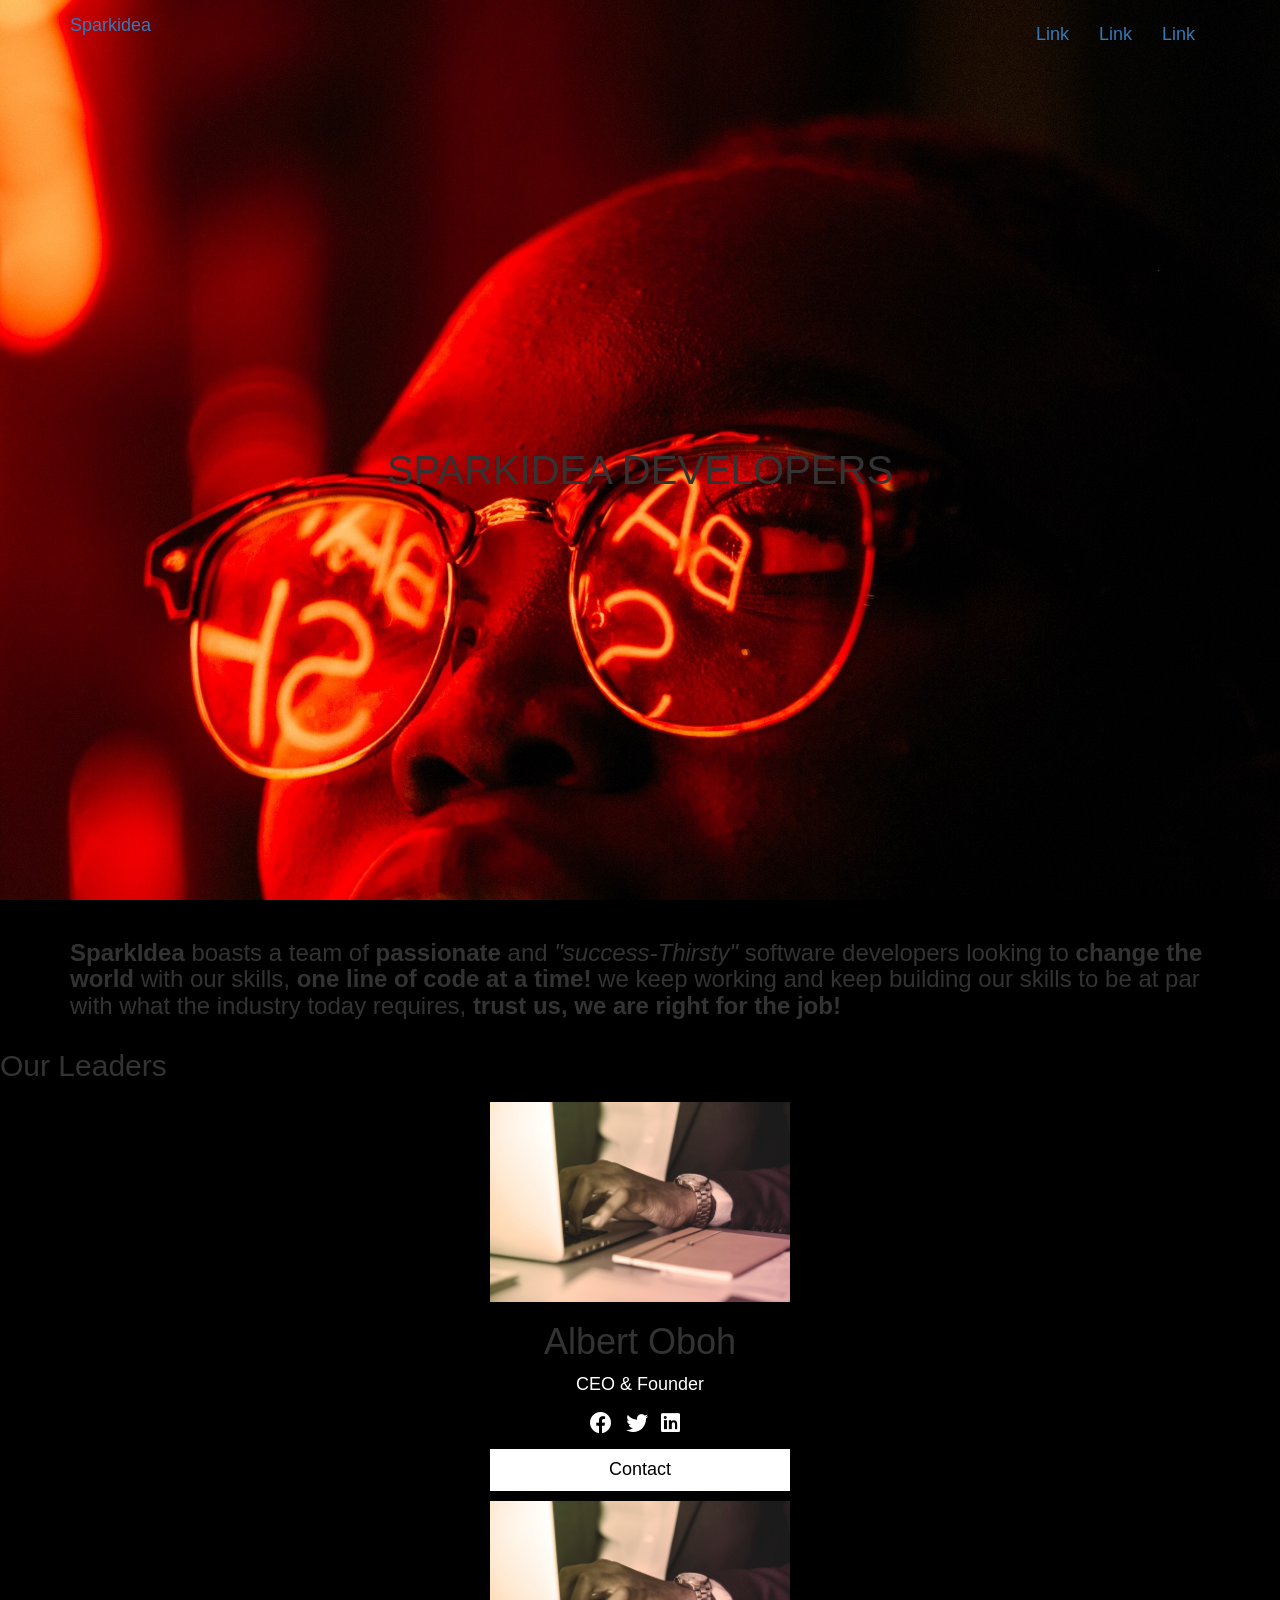
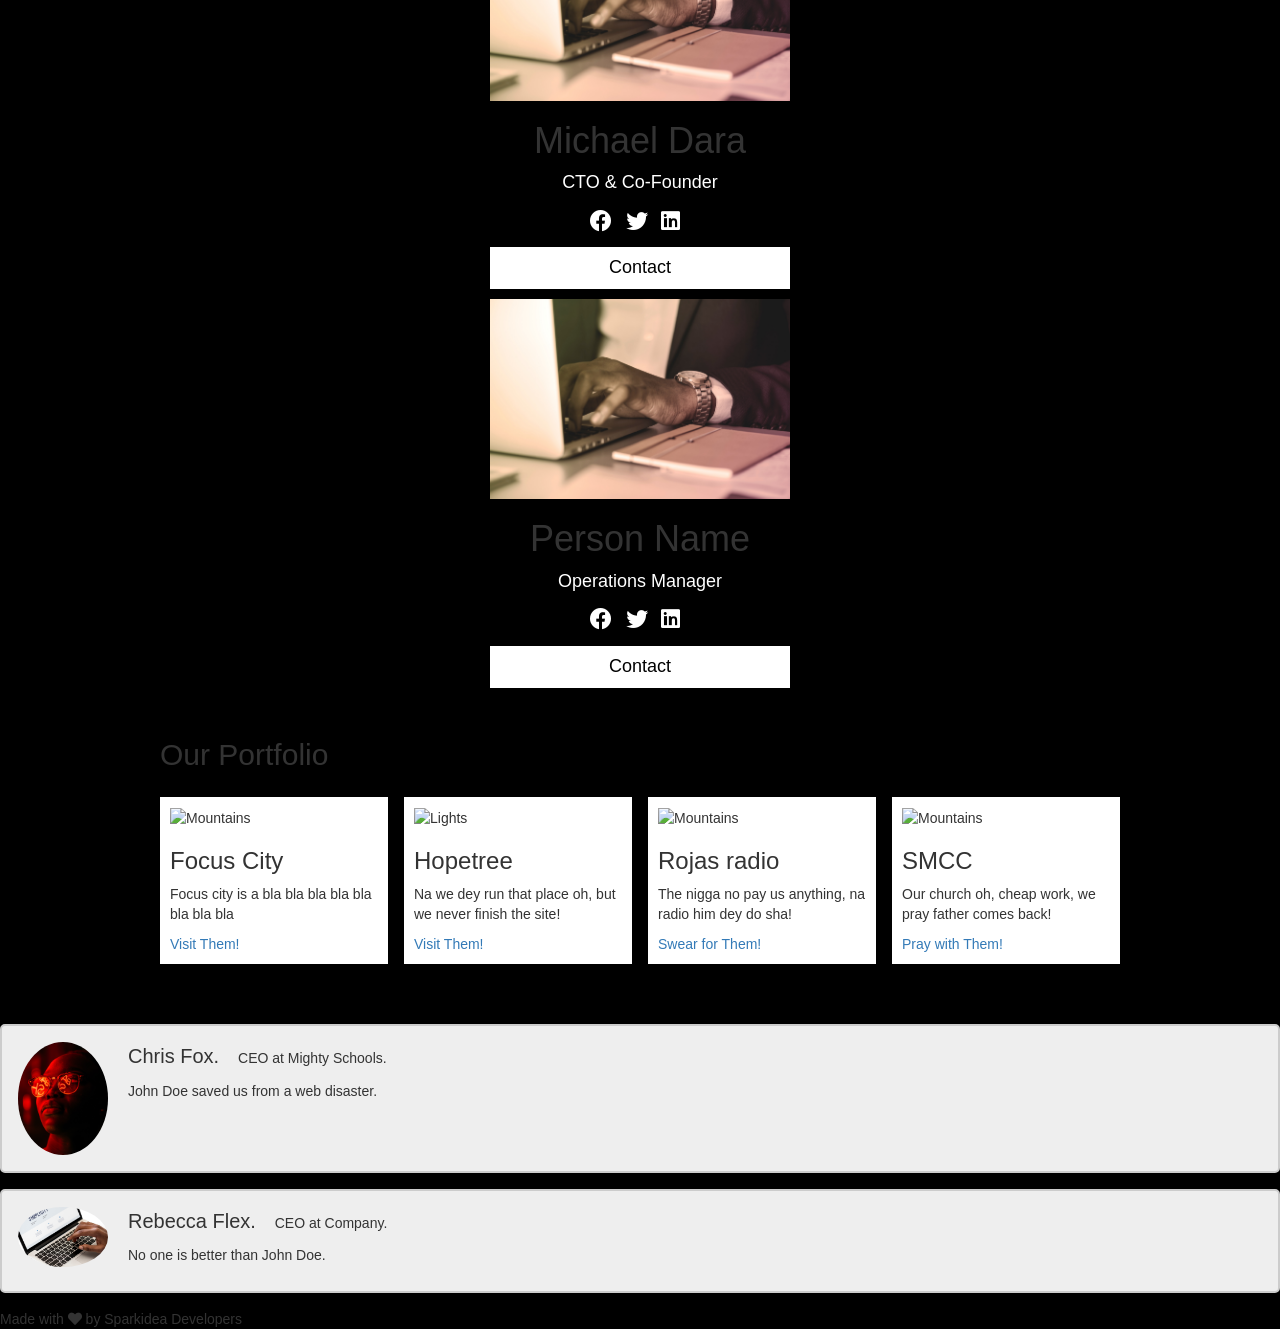
==== index.html @ d4c6a9df "second commit" ====
<!DOCTYPE html>
<html>

    <head>
        <link rel="stylesheet" href="https://maxcdn.bootstrapcdn.com/bootstrap/3.3.7/css/bootstrap.min.css" integrity="sha384-BVYiiSIFeK1dGmJRAkycuHAHRg32OmUcww7on3RYdg4Va+PmSTsz/K68vbdEjh4u"
            crossorigin="anonymous">
        <link rel="stylesheet" href="https://use.fontawesome.com/releases/v5.3.1/css/all.css" integrity="sha384-mzrmE5qonljUremFsqc01SB46JvROS7bZs3IO2EmfFsd15uHvIt+Y8vEf7N7fWAU"
            crossorigin="anonymous">


        <meta charset="utf-8" />
        <meta http-equiv="X-UA-Compatible" content="IE=edge">
        <title>Sparkidea Developers</title>
        <meta name="viewport" content="width=device-width, initial-scale=1">
        <link rel="stylesheet" href="./css/bootstrap.min.css">
        <link rel="stylesheet" href="./fontawesome-free-5.3.1-web/css/all.min.css">
        <link rel="stylesheet" href="./css/Tachyons/tachyons.min.css">
        <link rel="stylesheet" type="text/css" media="screen" href="./css/index.css" />
        <script src="./js/index.js"></script>
        <script src="./js/jquery.js"></script>
        <script src="./js/bootstrap.min.js"></script>

        <!-- Latest compiled and minified JavaScript -->
        <script src="https://maxcdn.bootstrapcdn.com/bootstrap/3.3.7/js/bootstrap.min.js" integrity="sha384-Tc5IQib027qvyjSMfHjOMaLkfuWVxZxUPnCJA7l2mCWNIpG9mGCD8wGNIcPD7Txa"
            crossorigin="anonymous"></script>
    </head>

    <!--    <body id="mainBody">
        <nav class="navbar navbar-default navbar-fixed-top">
            <div class="container-fluid">
                <div class="navbar-header">
                    <button type="button" class="navbar-toggle" data-toggle="collapse" data-target="#myNavbar" style="color:white">
                        <span class="icon-bar"></span>
                        <span class="icon-bar"></span>
                        <span class="icon-bar"></span>
                    </button>
                    <a class="navbar-brand" href="#mainBody" style="font-size:40px"><img src="./images/Oremus Icon.jpg"
                            alt="sparkidea" height="50" width="70"></a>
                </div>
                <div class="collapse navbar-collapse" id="myNavbar">
                    <ul class="nav navbar-nav navbar-right">
                        <li><a href="#mainBody">
                                <h4>Home</h4>
                            </a></li>
                        <li><a href="#">
                                <h4>Portfolio</h4>
                            </a></li>
                        <li><a href="#">
                                <h4>Test</h4>
                            </a></li>
                        <li><a href="#">
                                <h4>About</h4>
                            </a></li>
                    </ul>
                </div>
            </div>
        </nav>


    </body> -->

    <body>

        <div>
            <div id="nav" class="navbar navbar-fixed-top" data-spy="affix">
                <div class="container">
                    <div class="navbar-header">
                        <a href="#" class="navbar-brand">Sparkidea</a>
                        <a class="navbar-toggle" data-toggle="collapse" data-target=".navbar-collapse">
                            <i class="fa fa-bars"></i>
                        </a>
                    </div>
                    <div class="navbar-collapse collapse">

                        <ul class="nav pull-right navbar-nav">
                            <li><a href="#" class="blue">
                                    <h4 class="b">Link</h4>
                                </a></li>
                            <li><a href="#" class="blue">
                                    <h4 class="b">Link</h4>
                                </a></li>
                            <li><a href="#" class="blaue">
                                    <h4 class="b">Link</h4>
                                </a></li>
                        </ul>
                    </div>
                </div>
            </div><!-- /.navbar -->
        </div>

        <!--background image and text-->
        <section class="first"></section>

        <div class="container">
            <h1 class="tc b hero-text blue">SPARKIDEA <span class="bg-black white">DEVELOPERS</span> </h1>
        </div>
        <!--./background image and text-->

        <div class="container white intro-text">
            <h3 class="tc">
                <strong>SparkIdea</strong> boasts a team of <strong>passionate</strong> and <i>"success-Thirsty"</i>
                software developers
                looking to <strong>change the world</strong> with our skills, <strong>one line of code at a time!</strong>
                we keep working and keep building our skills to be at par with what the industry today requires, <b
                    class="underline">trust
                    us, we are right for the job!</b>
            </h3>
        </div>

        <div>
            <h2 class="tc white glow b">Our Leaders</h2>
        </div>


        <div class="container fl w-third column1">

            <div class="card grow column1">
                <img src="./images/rawpixel-603008-unsplash.jpg" alt="Ally" width="100%">
                <h1 class="white">Albert Oboh</h1>
                <p class="title">CEO & Founder</p>
                <a href="#" class="a-link"><i class="fab fa-facebook"></i></a>
                <a href="#" class="a-link"><i class="fab fa-twitter"></i></a>
                <a href="#" class="a-link"><i class="fab fa-linkedin"></i></a>
                <p><button class="a-contactbtn">Contact</button></p>
            </div>
        </div>

        <div class="container fl w-third column1">

            <div class="card grow column1">
                <img src="./images/rawpixel-603008-unsplash.jpg" alt="Ally" width="100%">
                <h1 class="white">Michael Dara</h1>
                <p class="title">CTO & Co-Founder</p>
                <a href="#" class="a-link"><i class="fab fa-facebook"></i></a>
                <a href="#" class="a-link"><i class="fab fa-twitter"></i></a>
                <a href="#" class="a-link"><i class="fab fa-linkedin"></i></a>
                <p><button class="a-contactbtn">Contact</button></p>
            </div>
        </div>

        <div class="container fl w-third column1">
            <div class="card grow column1">
                <img src="./images/rawpixel-603008-unsplash.jpg" alt="Ally" width="100%">
                <h1 class="white">Person Name</h1>
                <p class="title">Operations Manager</p>
                <a href="#" class="a-link"><i class="fab fa-facebook"></i></a>
                <a href="#" class="a-link"><i class="fab fa-twitter"></i></a>
                <a href="#" class="a-link"><i class="fab fa-linkedin"></i></a>
                <p><button class="a-contactbtn">Contact</button></p>
            </div>
        </div>



        <div class="op">
            <div class="main port">
                <h2 class="tc b white op">Our Portfolio</h2>

                <!-- Portfolio Gallery Grid -->
                <div class="row">
                    <div class="column">
                        <div class="content">
                            <img src="./images/matt-atherton-574834-unsplash.jpg" alt="Mountains" style="width:100%">
                            <h3>Focus City</h3>
                            <p>Focus city is a bla bla bla bla bla bla bla bla </p>
                            <a href="http://focuscityng.com" style="text-decoration: none">Visit Them!</a>
                        </div>
                    </div>
                    <div class="column">
                        <div class="content">
                            <img src="./images/matt-atherton-574834-unsplash.jpg" alt="Lights" style="width:100%">
                            <h3>Hopetree</h3>
                            <p>Na we dey run that place oh, but we never finish the site!</p>
                            <a href="http://focuscityng.com" style="text-decoration: none">Visit Them!</a>
                        </div>
                    </div>
                    <div class="column">
                        <div class="content">
                            <img src="./images/matt-atherton-574834-unsplash.jpg" alt="Mountains" style="width:100%">
                            <h3>Rojas radio</h3>
                            <p>The nigga no pay us anything, na radio him dey do sha!</p>
                            <a href="http://rojasradio.online" style="text-decoration: none">Swear for Them!</a>
                        </div>
                    </div>
                    <div class="column">
                        <div class="content">
                            <img src="./images/matt-atherton-574834-unsplash.jpg" alt="Mountains" style="width:100%">
                            <h3>SMCC</h3>
                            <p>Our church oh, cheap work, we pray father comes back!</p>
                            <a href="http://focuscityng.com" style="text-decoration: none">Pray with Them!</a>
                        </div>
                    </div>
                </div>

                <!-- END MAIN -->
            </div>

        </div>

        <div class="testimonial">
            <img src="./images/noah-buscher-539591-unsplash.jpg" alt="Avatar" style="width:90px">
            <p><span>Chris Fox.</span> CEO at Mighty Schools.</p>
            <p>John Doe saved us from a web disaster.</p>
        </div>

        <div class="testimonial">
            <img src="./images/rawpixel-603646-unsplash.jpg" alt="Avatar" style="width:90px">
            <p><span>Rebecca Flex.</span> CEO at Company.</p>
            <p>No one is better than John Doe.</p>
        </div>



        <footer class=" tc bg-black white">
            <p class="footer-txt">Made with <i class="fas fa-heart red"></i> by Sparkidea Developers </p>
        </footer>

    </body>

</html>
---- css/index.css ----
html,
body {
    height: 100%;
    background-color: #000;
}

.first {
    height: 100vh;
    min-height: 400px;
    background-size: cover;
    background-image: url('../images/noah-buscher-539591-unsplash.jpg');
    /* filter: blur(4px); */
}

.affix {
    -webkit-transition: padding 0.2s ease-out;
    -moz-transition: padding 0.2s ease-out;
    -o-transition: padding 0.2s ease-out;
    transition: padding 0.2s ease-out;
}

@media (min-width:768px) {
    .affix-top {
        /* navbar style at top */
        background: transparent;
        border-color: transparent;
        padding: 15px;
        -webkit-transition: all 0.5s ease;
        -moz-transition: all 0.5s ease;
        -o-transition: all 0.5s ease;
        transition: all 0.5s ease;
    }
}

.affix-top .nav>li>a {
    color: #000;
}

.affix-top.navbar .nav>li>a:hover,
.affix-top.navbar .navbar-brand {
    color: #333;
}

section {
    height: calc(90% - 50px);
    height: 90vh;
}

.footer {
    width: 100%;
    text-align: center;
}

.glow {
    margin-top: 20px;
    margin-bottom: 20px;
}

.hero-text {
    position: absolute;
    top: 50%;
    left: 50%;
    transform: translate(-50%, -50%);
    font-size: 4rem;
}

.card {
    box-shadow: 0 4px 8px 0 rgba(0, 0, 0, 0.2);
    max-width: 300px;
    margin: auto;
    text-align: center;
}

.title {
    color: #fff;
    font-size: 18px;
}

.a-contactbtn {
    border: none;
    outline: 0;
    display: inline-block;
    margin-top: 10px;
    padding: 8px;
    color: #000000;
    background-color: #fff;
    text-align: center;
    cursor: pointer;
    width: 100%;
    font-size: 18px;
}

.a-link {
    text-decoration: none;
    font-size: 22px;
    color: #fff;
    letter-spacing: 10px;
}

.a-contactbtn:hover {
    background-color: #357edd;
    color: #fff;
}

.intro-text {
    margin-top: 20px;
    margin-bottom: 20px;
}

/* Portfolio section */
.port {
    box-sizing: border-box;
}

.main {
    padding: 20px;
    font-family: Arial;
}

/* Center website */
.main {
    max-width: 1000px;
    margin: auto;
}

.hi-text {
    font-size: 50px;
    word-break: break-all;
}

.row {
    margin: 8px -16px;
}

/* Add padding BETWEEN each column */
.row,
.row>.column {
    padding: 8px;
}

/* Create four equal columns that floats next to each other */
.column {
    float: left;
    width: 25%;
}

/* Clear floats after rows */
.row:after {
    content: "";
    display: table;
    clear: both;
}

/* Content */
.content {
    background-color: white;
    padding: 10px;
}

/* Responsive layout - makes a two column-layout instead of four columns */
@media screen and (max-width: 900px) {
    .column {
        width: 50%;
    }
}

/* Responsive layout - makes the two columns stack on top of each other instead of next to each other */
@media screen and (max-width: 600px) {
    .column {
        width: 100%;
    }
}

.main1 {
    margin-left: 175px;
    margin-right: 0;
}

@media screen and (max-width: 900px) {
    .column1 {
        width: 50%;
    }
}

/* Responsive layout - makes the two columns stack on top of each other instead of next to each other */
@media screen and (max-width: 600px) {
    .column1 {
        width: 100%;
    }
}

/* Style the testimonial with a rounded border, grey background and some padding and margin */
.testimonial {
    border: 2px solid #ccc;
    background-color: #eee;
    border-radius: 5px;
    padding: 16px;
    margin: 16px 0;
}

/* Clear floats after testimonials */
.testimonial::after {
    content: "";
    clear: both;
    display: table;
}

/* Float images inside the testimonial to the left. Add a right margin, and style the image as a circle */
.testimonial img {
    float: left;
    margin-right: 20px;
    border-radius: 50%;
}

/* Increase the font-size of a span element */
.testimonial span {
    font-size: 20px;
    margin-right: 15px;
}

/* Add media queries for responsiveness. This will center both the text and the image inside the testimonial */
@media (max-width: 500px) {
    .testimonial {
        text-align: center;
    }

    .testimonial img {
        margin: auto;
        float: none;
        display: block;
    }
}
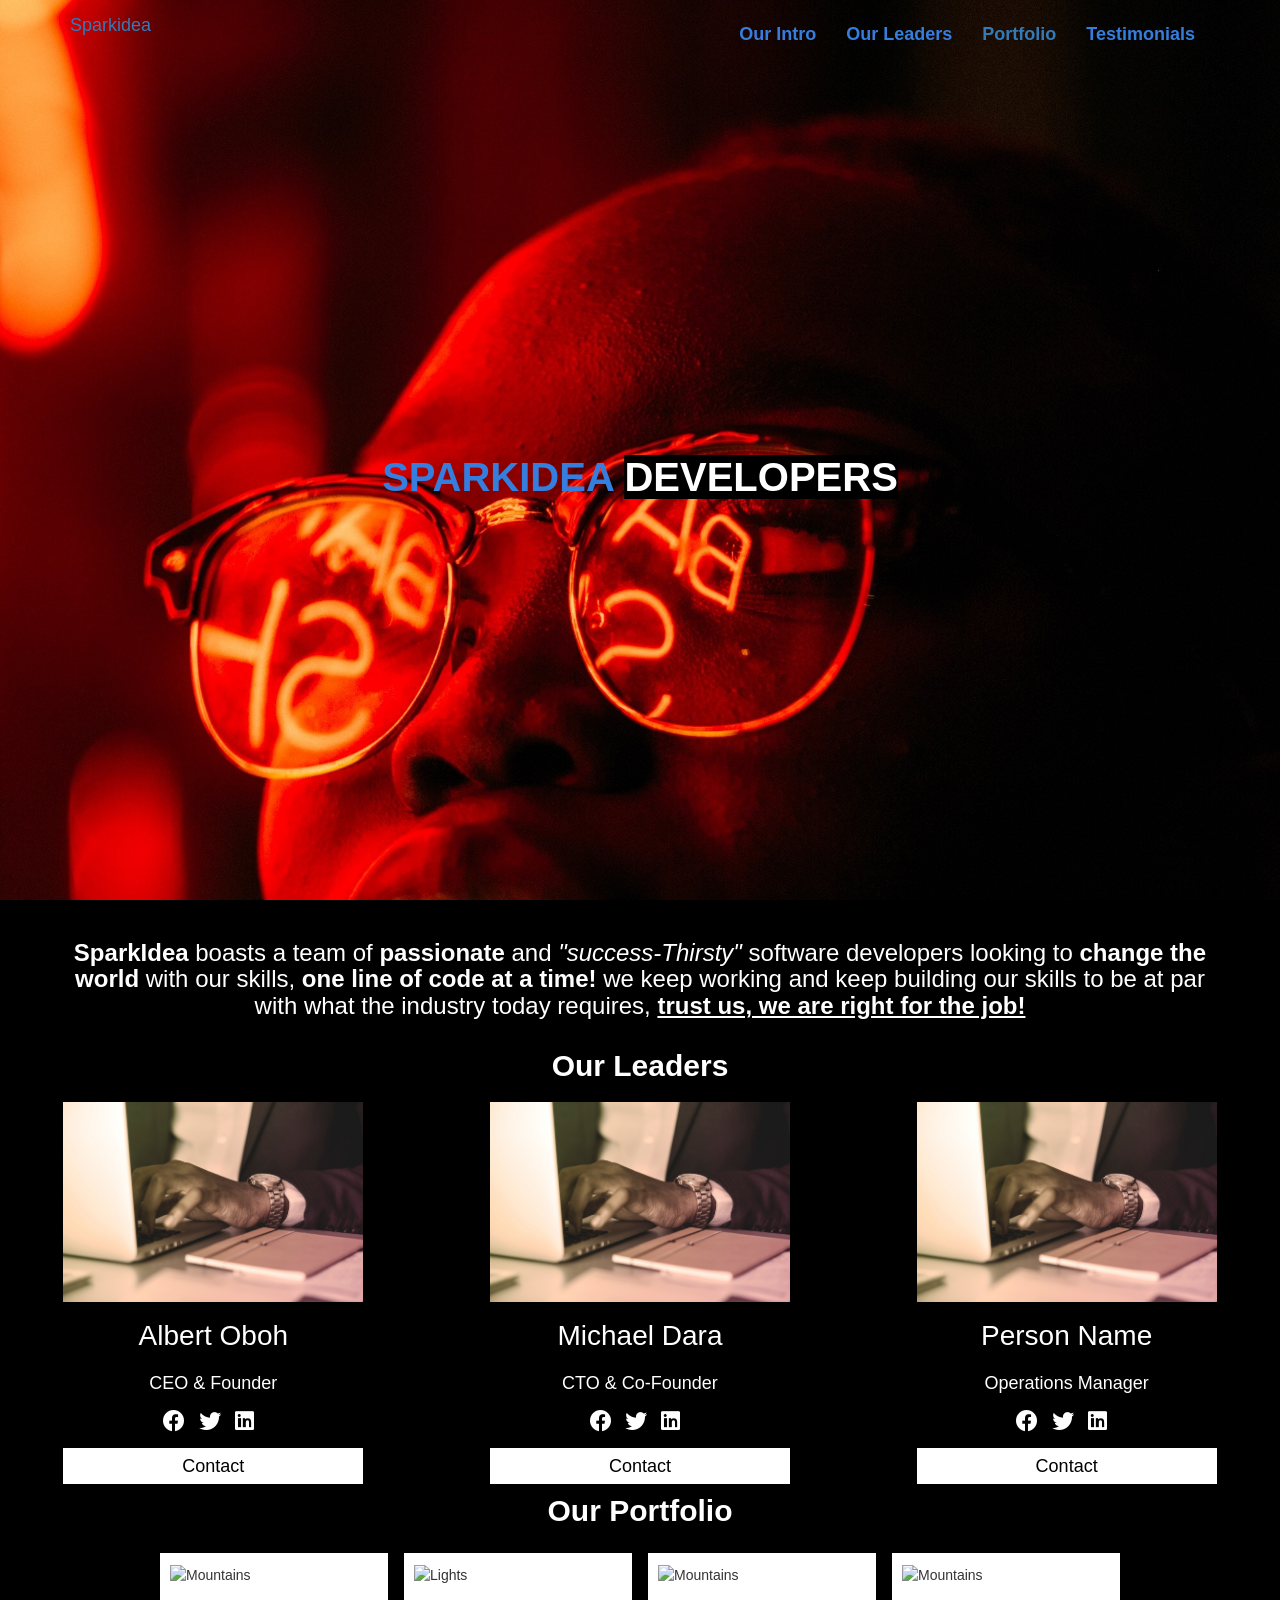
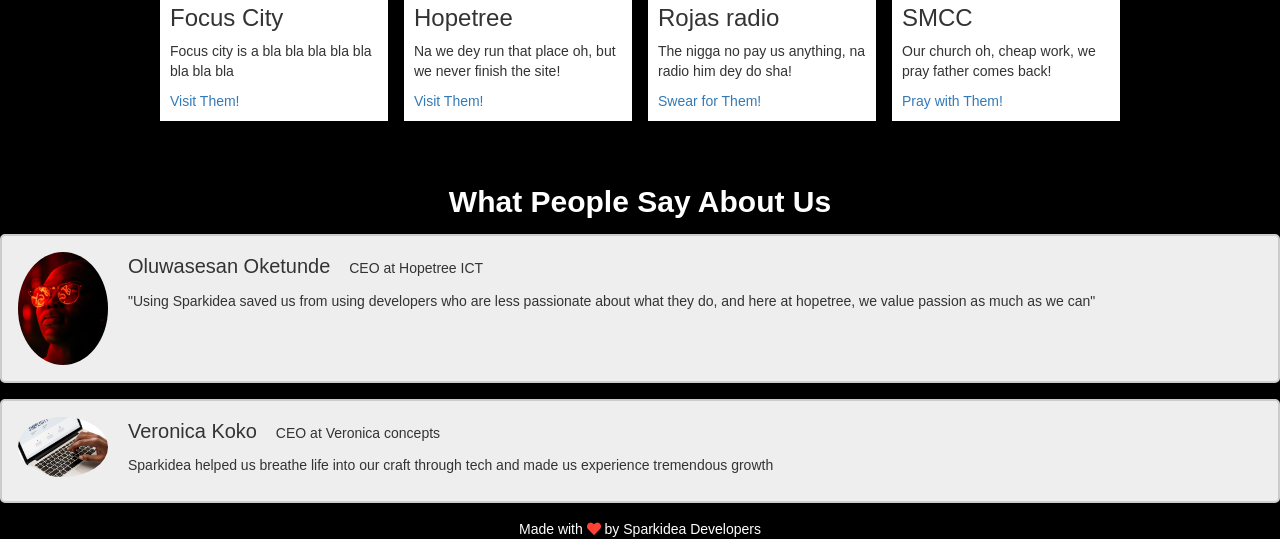
==== commit 0a59ea21: "third commit" ====
--- a/index.html
+++ b/index.html
@@ -2,19 +2,19 @@
 <html>
 
     <head>
+        <link rel="stylesheet" href="https://unpkg.com/tachyons@4.10.0/css/tachyons.min.css" />
         <link rel="stylesheet" href="https://maxcdn.bootstrapcdn.com/bootstrap/3.3.7/css/bootstrap.min.css" integrity="sha384-BVYiiSIFeK1dGmJRAkycuHAHRg32OmUcww7on3RYdg4Va+PmSTsz/K68vbdEjh4u"
             crossorigin="anonymous">
         <link rel="stylesheet" href="https://use.fontawesome.com/releases/v5.3.1/css/all.css" integrity="sha384-mzrmE5qonljUremFsqc01SB46JvROS7bZs3IO2EmfFsd15uHvIt+Y8vEf7N7fWAU"
             crossorigin="anonymous">
 
-
         <meta charset="utf-8" />
         <meta http-equiv="X-UA-Compatible" content="IE=edge">
         <title>Sparkidea Developers</title>
-        <meta name="viewport" content="width=device-width, initial-scale=1">
-        <link rel="stylesheet" href="./css/bootstrap.min.css">
-        <link rel="stylesheet" href="./fontawesome-free-5.3.1-web/css/all.min.css">
-        <link rel="stylesheet" href="./css/Tachyons/tachyons.min.css">
+        <meta name="viewport" type="text/css" content="width=device-width, initial-scale=1">
+        <link rel="stylesheet" type="text/css" href="./css/bootstrap.min.css">
+        <link rel="stylesheet" type="text/css" href="./fontawesome-free-5.3.1-web/css/all.min.css">
+        <link rel="stylesheet" type="text/css" href="./css/Tachyons/tachyons.min.css">
         <link rel="stylesheet" type="text/css" media="screen" href="./css/index.css" />
         <script src="./js/index.js"></script>
         <script src="./js/jquery.js"></script>
@@ -74,13 +74,16 @@
 
                         <ul class="nav pull-right navbar-nav">
                             <li><a href="#" class="blue">
-                                    <h4 class="b">Link</h4>
+                                    <h4 class="b">Our Intro</h4>
                                 </a></li>
                             <li><a href="#" class="blue">
-                                    <h4 class="b">Link</h4>
+                                    <h4 class="b">Our Leaders</h4>
                                 </a></li>
                             <li><a href="#" class="blaue">
-                                    <h4 class="b">Link</h4>
+                                    <h4 class="b">Portfolio</h4>
+                                </a></li>
+                            <li><a href="#" class="blue">
+                                    <h4 class="b">Testimonials</h4>
                                 </a></li>
                         </ul>
                     </div>
@@ -197,18 +200,23 @@
 
         </div>
 
-        <div class="testimonial">
-            <img src="./images/noah-buscher-539591-unsplash.jpg" alt="Avatar" style="width:90px">
-            <p><span>Chris Fox.</span> CEO at Mighty Schools.</p>
-            <p>John Doe saved us from a web disaster.</p>
-        </div>
-
-        <div class="testimonial">
-            <img src="./images/rawpixel-603646-unsplash.jpg" alt="Avatar" style="width:90px">
-            <p><span>Rebecca Flex.</span> CEO at Company.</p>
-            <p>No one is better than John Doe.</p>
-        </div>
-
+        <div>
+            <h2 class="tc b white op">What People Say About Us</h2>
+
+            <div class="testimonial">
+                <img src="./images/noah-buscher-539591-unsplash.jpg" alt="Avatar" style="width:90px">
+                <p><span>Oluwasesan Oketunde</span> CEO at Hopetree ICT</p>
+                <p>"Using Sparkidea saved us from using developers who are less passionate about what they do, and here
+                    at hopetree, we value passion as much as we can"</p>
+            </div>
+
+            <div class="testimonial">
+                <img src="./images/rawpixel-603646-unsplash.jpg" alt="Avatar" style="width:90px">
+                <p><span>Veronica Koko</span> CEO at Veronica concepts</p>
+                <p>Sparkidea helped us breathe life into our craft through tech and made us experience tremendous
+                    growth</p>
+            </div>
+        </div>
 
 
         <footer class=" tc bg-black white">
--- a/css/index.css
+++ b/css/index.css
@@ -171,11 +171,6 @@
     }
 }
 
-.main1 {
-    margin-left: 175px;
-    margin-right: 0;
-}
-
 @media screen and (max-width: 900px) {
     .column1 {
         width: 50%;
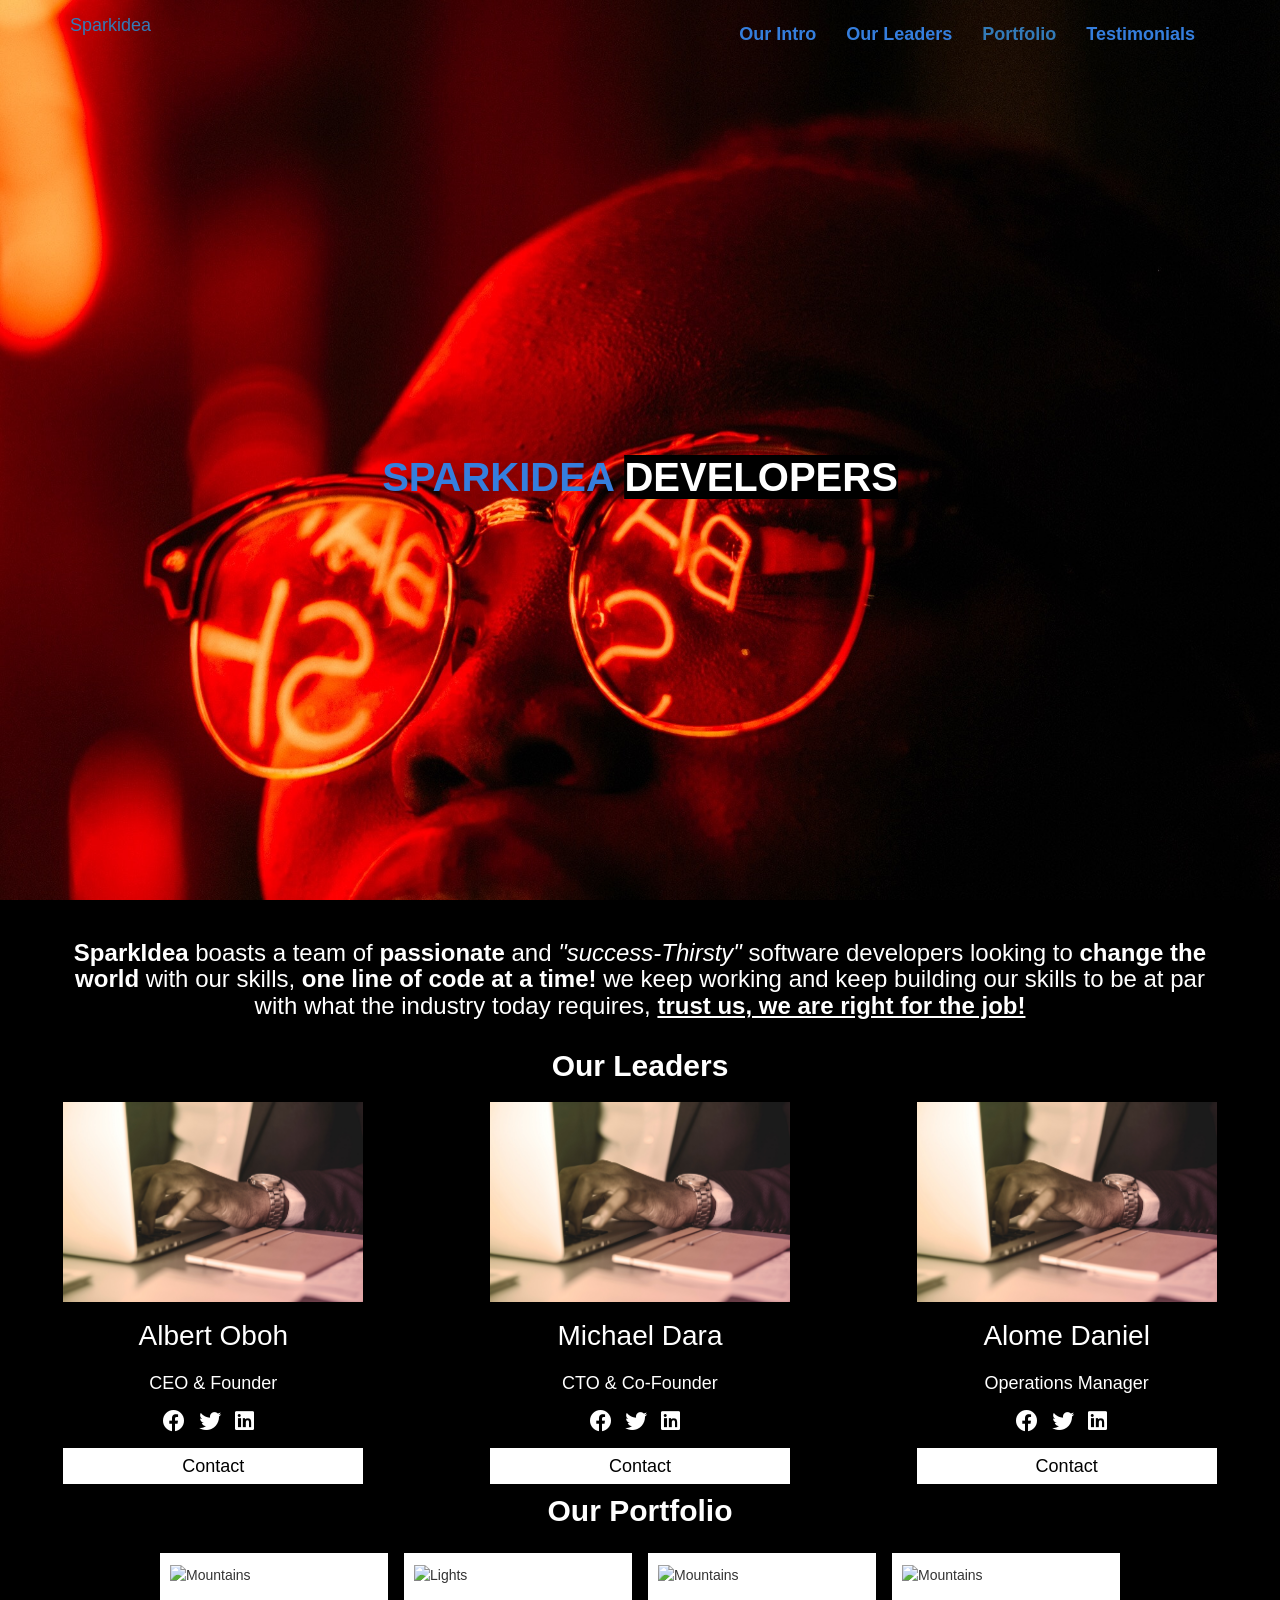
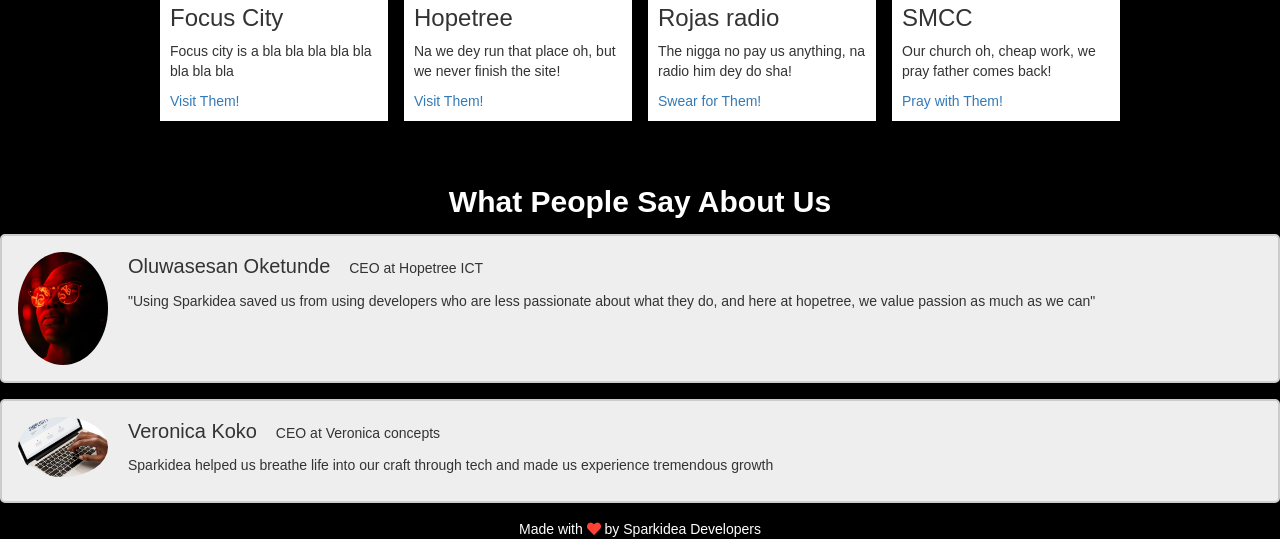
==== commit ee34039a: "fourth commit" ====
--- a/index.html
+++ b/index.html
@@ -144,7 +144,7 @@
         <div class="container fl w-third column1">
             <div class="card grow column1">
                 <img src="./images/rawpixel-603008-unsplash.jpg" alt="Ally" width="100%">
-                <h1 class="white">Person Name</h1>
+                <h1 class="white">Alome Daniel</h1>
                 <p class="title">Operations Manager</p>
                 <a href="#" class="a-link"><i class="fab fa-facebook"></i></a>
                 <a href="#" class="a-link"><i class="fab fa-twitter"></i></a>
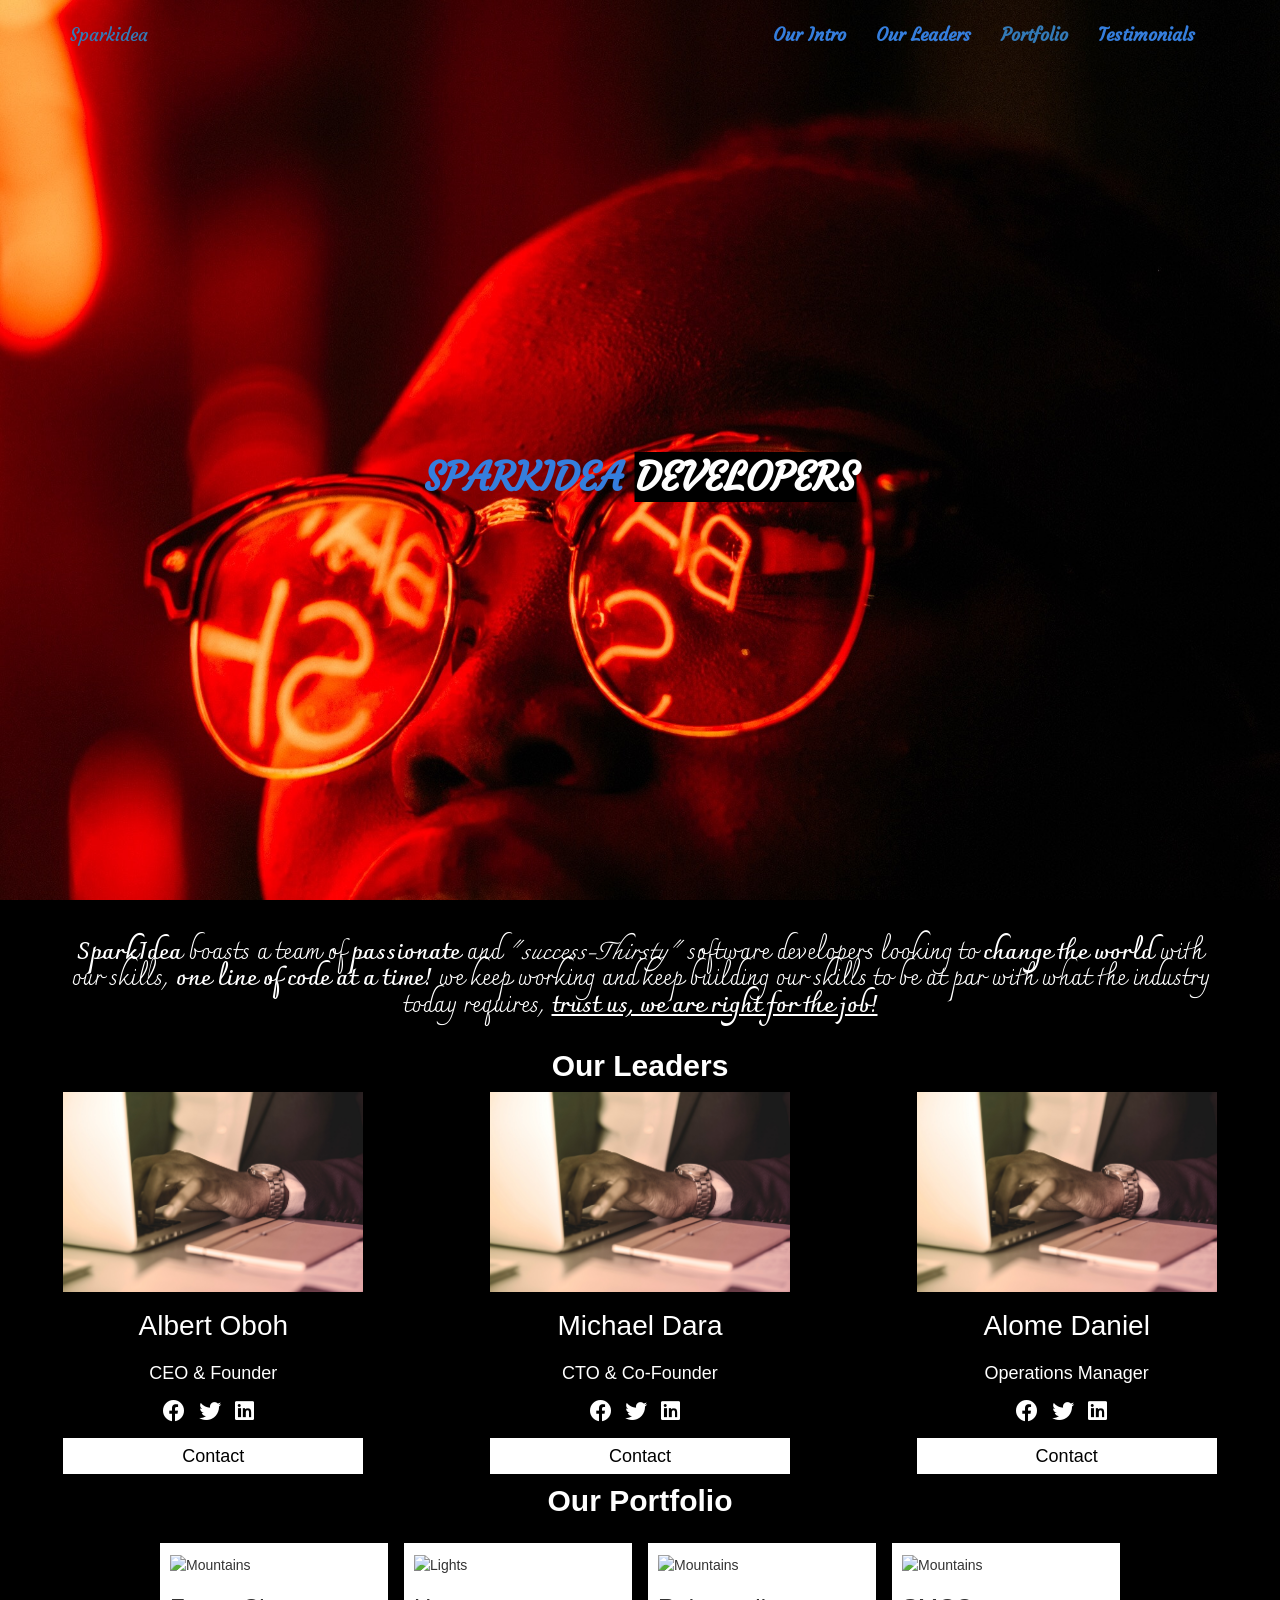
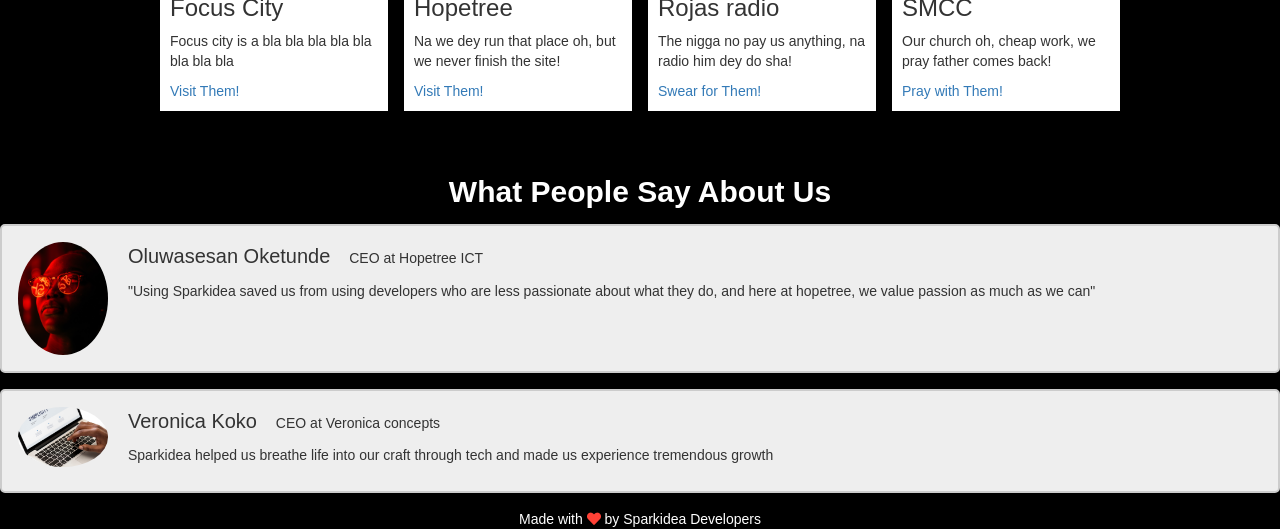
==== commit 1fb179dc: "changed fonts" ====
--- a/index.html
+++ b/index.html
@@ -2,6 +2,7 @@
 <html>
 
     <head>
+        <link href="https://fonts.googleapis.com/css?family=Charmonman|Courgette|Merriweather|Pacifico" rel="stylesheet">
         <link rel="stylesheet" href="https://unpkg.com/tachyons@4.10.0/css/tachyons.min.css" />
         <link rel="stylesheet" href="https://maxcdn.bootstrapcdn.com/bootstrap/3.3.7/css/bootstrap.min.css" integrity="sha384-BVYiiSIFeK1dGmJRAkycuHAHRg32OmUcww7on3RYdg4Va+PmSTsz/K68vbdEjh4u"
             crossorigin="anonymous">
@@ -21,8 +22,7 @@
         <script src="./js/bootstrap.min.js"></script>
 
         <!-- Latest compiled and minified JavaScript -->
-        <script src="https://maxcdn.bootstrapcdn.com/bootstrap/3.3.7/js/bootstrap.min.js" integrity="sha384-Tc5IQib027qvyjSMfHjOMaLkfuWVxZxUPnCJA7l2mCWNIpG9mGCD8wGNIcPD7Txa"
-            crossorigin="anonymous"></script>
+
     </head>
 
     <!--    <body id="mainBody">
@@ -65,7 +65,9 @@
             <div id="nav" class="navbar navbar-fixed-top" data-spy="affix">
                 <div class="container">
                     <div class="navbar-header">
-                        <a href="#" class="navbar-brand">Sparkidea</a>
+                        <a href="#" class="navbar-brand">
+                            <h4 class="brand">Sparkidea</h2>
+                        </a>
                         <a class="navbar-toggle" data-toggle="collapse" data-target=".navbar-collapse">
                             <i class="fa fa-bars"></i>
                         </a>
@@ -74,16 +76,16 @@
 
                         <ul class="nav pull-right navbar-nav">
                             <li><a href="#" class="blue">
-                                    <h4 class="b">Our Intro</h4>
+                                    <h4 class="b brand">Our Intro</h4>
                                 </a></li>
                             <li><a href="#" class="blue">
-                                    <h4 class="b">Our Leaders</h4>
+                                    <h4 class="b brand">Our Leaders</h4>
                                 </a></li>
                             <li><a href="#" class="blaue">
-                                    <h4 class="b">Portfolio</h4>
+                                    <h4 class="b brand">Portfolio</h4>
                                 </a></li>
                             <li><a href="#" class="blue">
-                                    <h4 class="b">Testimonials</h4>
+                                    <h4 class="b brand">Testimonials</h4>
                                 </a></li>
                         </ul>
                     </div>
@@ -99,7 +101,7 @@
         </div>
         <!--./background image and text-->
 
-        <div class="container white intro-text">
+        <div class="container white intro-text intro">
             <h3 class="tc">
                 <strong>SparkIdea</strong> boasts a team of <strong>passionate</strong> and <i>"success-Thirsty"</i>
                 software developers
@@ -220,6 +222,10 @@
 
 
         <footer class=" tc bg-black white">
+            <script src="https://code.jquery.com/jquery-3.3.1.min.js" integrity="sha256-FgpCb/KJQlLNfOu91ta32o/NMZxltwRo8QtmkMRdAu8="
+                crossorigin="anonymous"></script>
+            <script src="https://maxcdn.bootstrapcdn.com/bootstrap/3.3.7/js/bootstrap.min.js" integrity="sha384-Tc5IQib027qvyjSMfHjOMaLkfuWVxZxUPnCJA7l2mCWNIpG9mGCD8wGNIcPD7Txa"
+                crossorigin="anonymous"></script>
             <p class="footer-txt">Made with <i class="fas fa-heart red"></i> by Sparkidea Developers </p>
         </footer>
 
--- a/css/index.css
+++ b/css/index.css
@@ -51,12 +51,16 @@
     text-align: center;
 }
 
-.glow {
-    margin-top: 20px;
-    margin-bottom: 20px;
+.intro {
+    font-family: 'Charmonman', cursive;
+}
+
+.brand {
+    font-family: 'Courgette', cursive;
 }
 
 .hero-text {
+    font-family: 'Courgette', cursive;
     position: absolute;
     top: 50%;
     left: 50%;
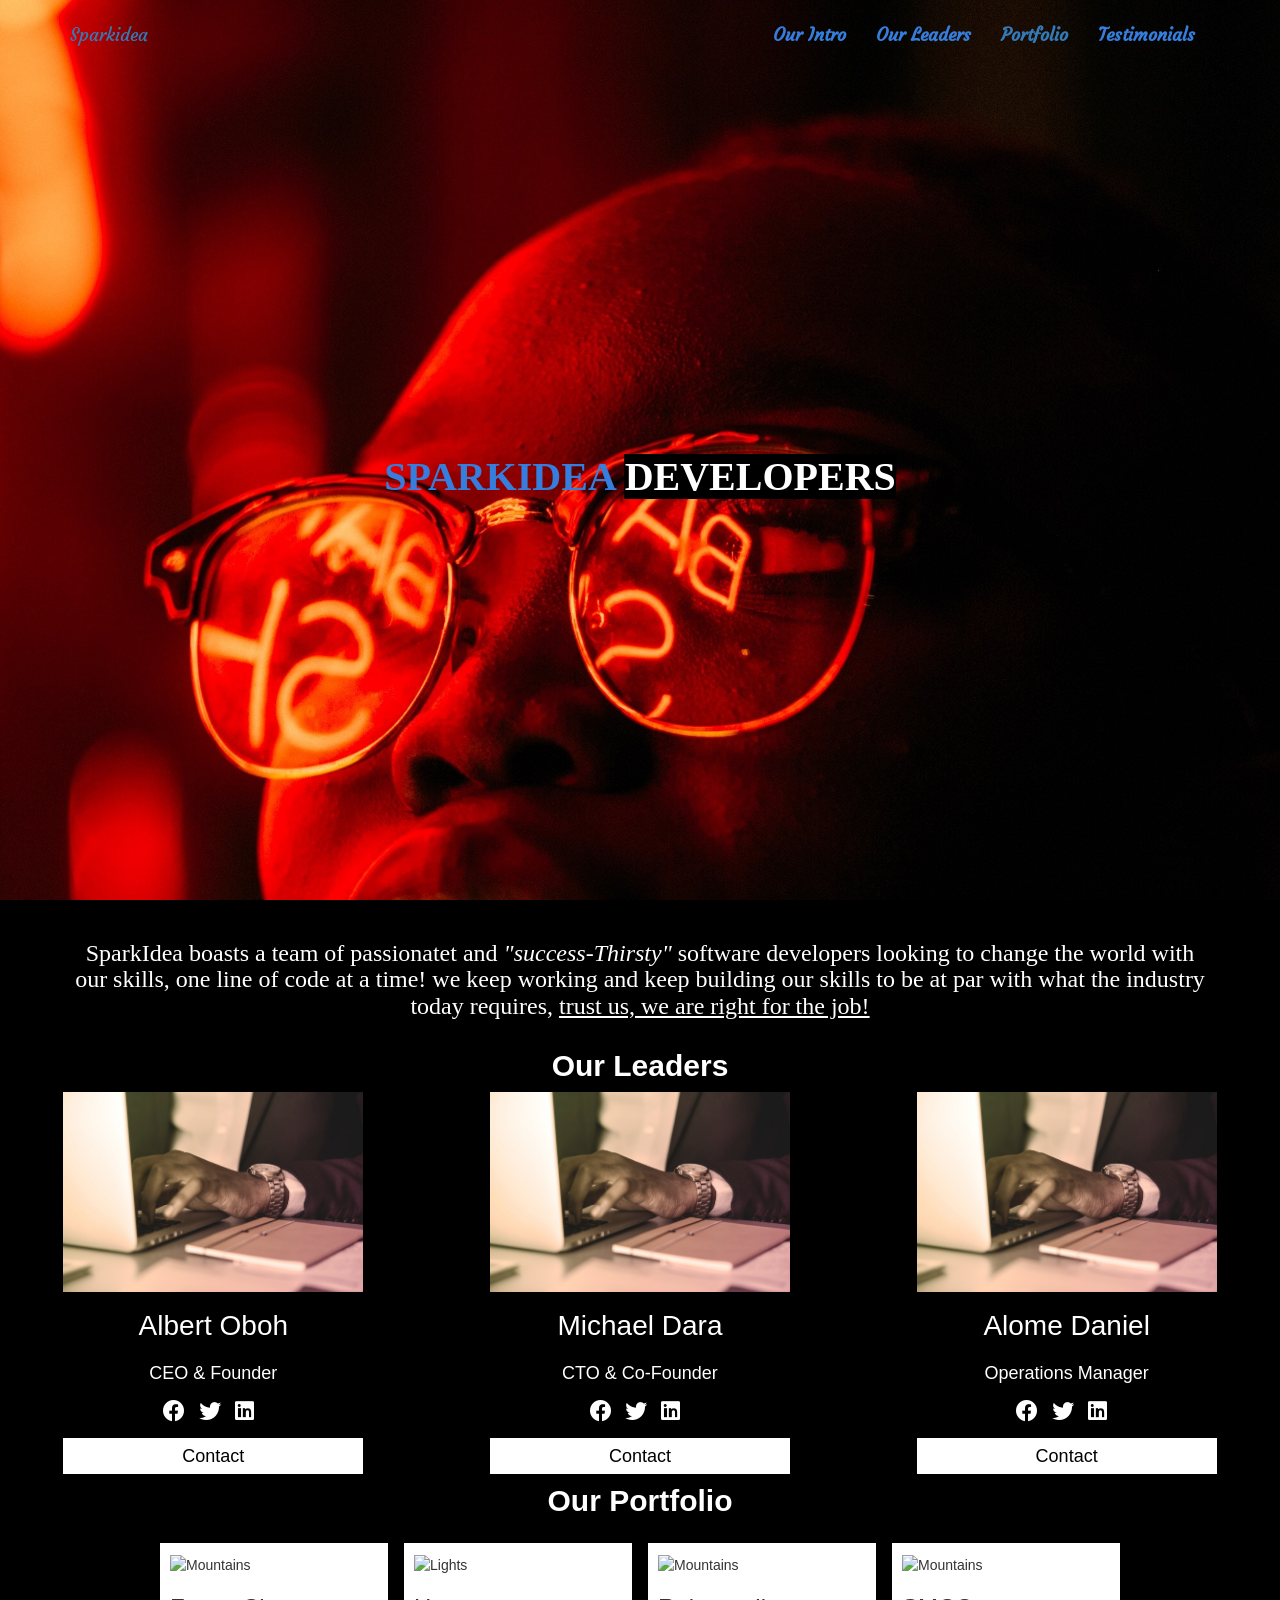
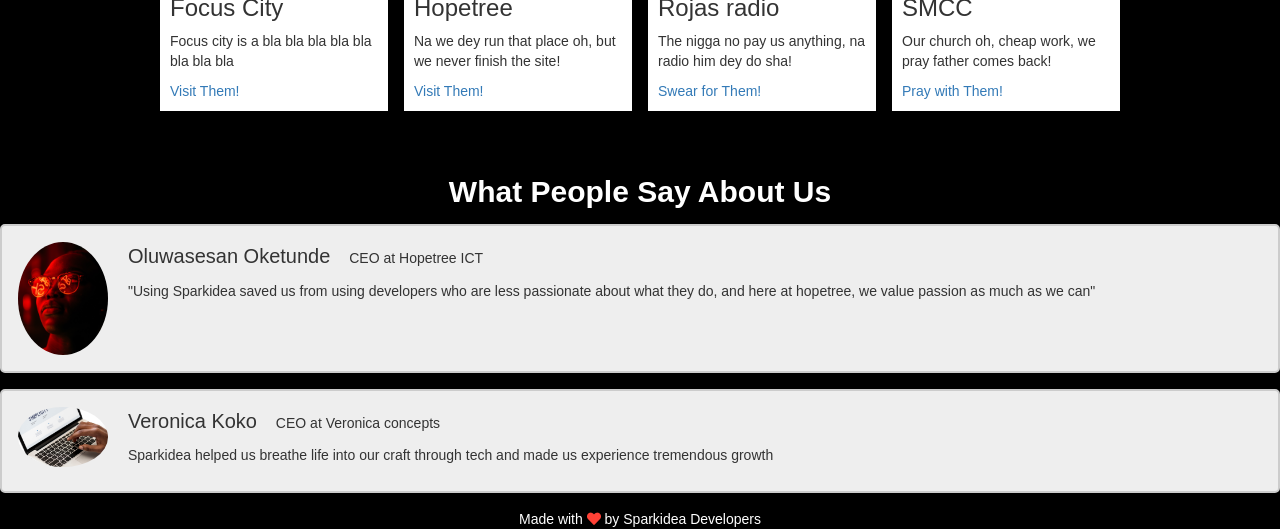
==== commit 71fcf61e: "removed bolds from intro" ====
--- a/index.html
+++ b/index.html
@@ -103,12 +103,12 @@
 
         <div class="container white intro-text intro">
             <h3 class="tc">
-                <strong>SparkIdea</strong> boasts a team of <strong>passionate</strong> and <i>"success-Thirsty"</i>
+                SparkIdea boasts a team of passionatet and <i>"success-Thirsty"</i>
                 software developers
-                looking to <strong>change the world</strong> with our skills, <strong>one line of code at a time!</strong>
-                we keep working and keep building our skills to be at par with what the industry today requires, <b
+                looking to change the world with our skills, one line of code at a time!
+                we keep working and keep building our skills to be at par with what the industry today requires, <span
                     class="underline">trust
-                    us, we are right for the job!</b>
+                    us, we are right for the job!</span>
             </h3>
         </div>
 
--- a/css/index.css
+++ b/css/index.css
@@ -52,7 +52,7 @@
 }
 
 .intro {
-    font-family: 'Charmonman', cursive;
+    font-family: 'Pacifico', cursive;
 }
 
 .brand {
@@ -60,7 +60,7 @@
 }
 
 .hero-text {
-    font-family: 'Courgette', cursive;
+    font-family: 'Merriweather', serif;
     position: absolute;
     top: 50%;
     left: 50%;
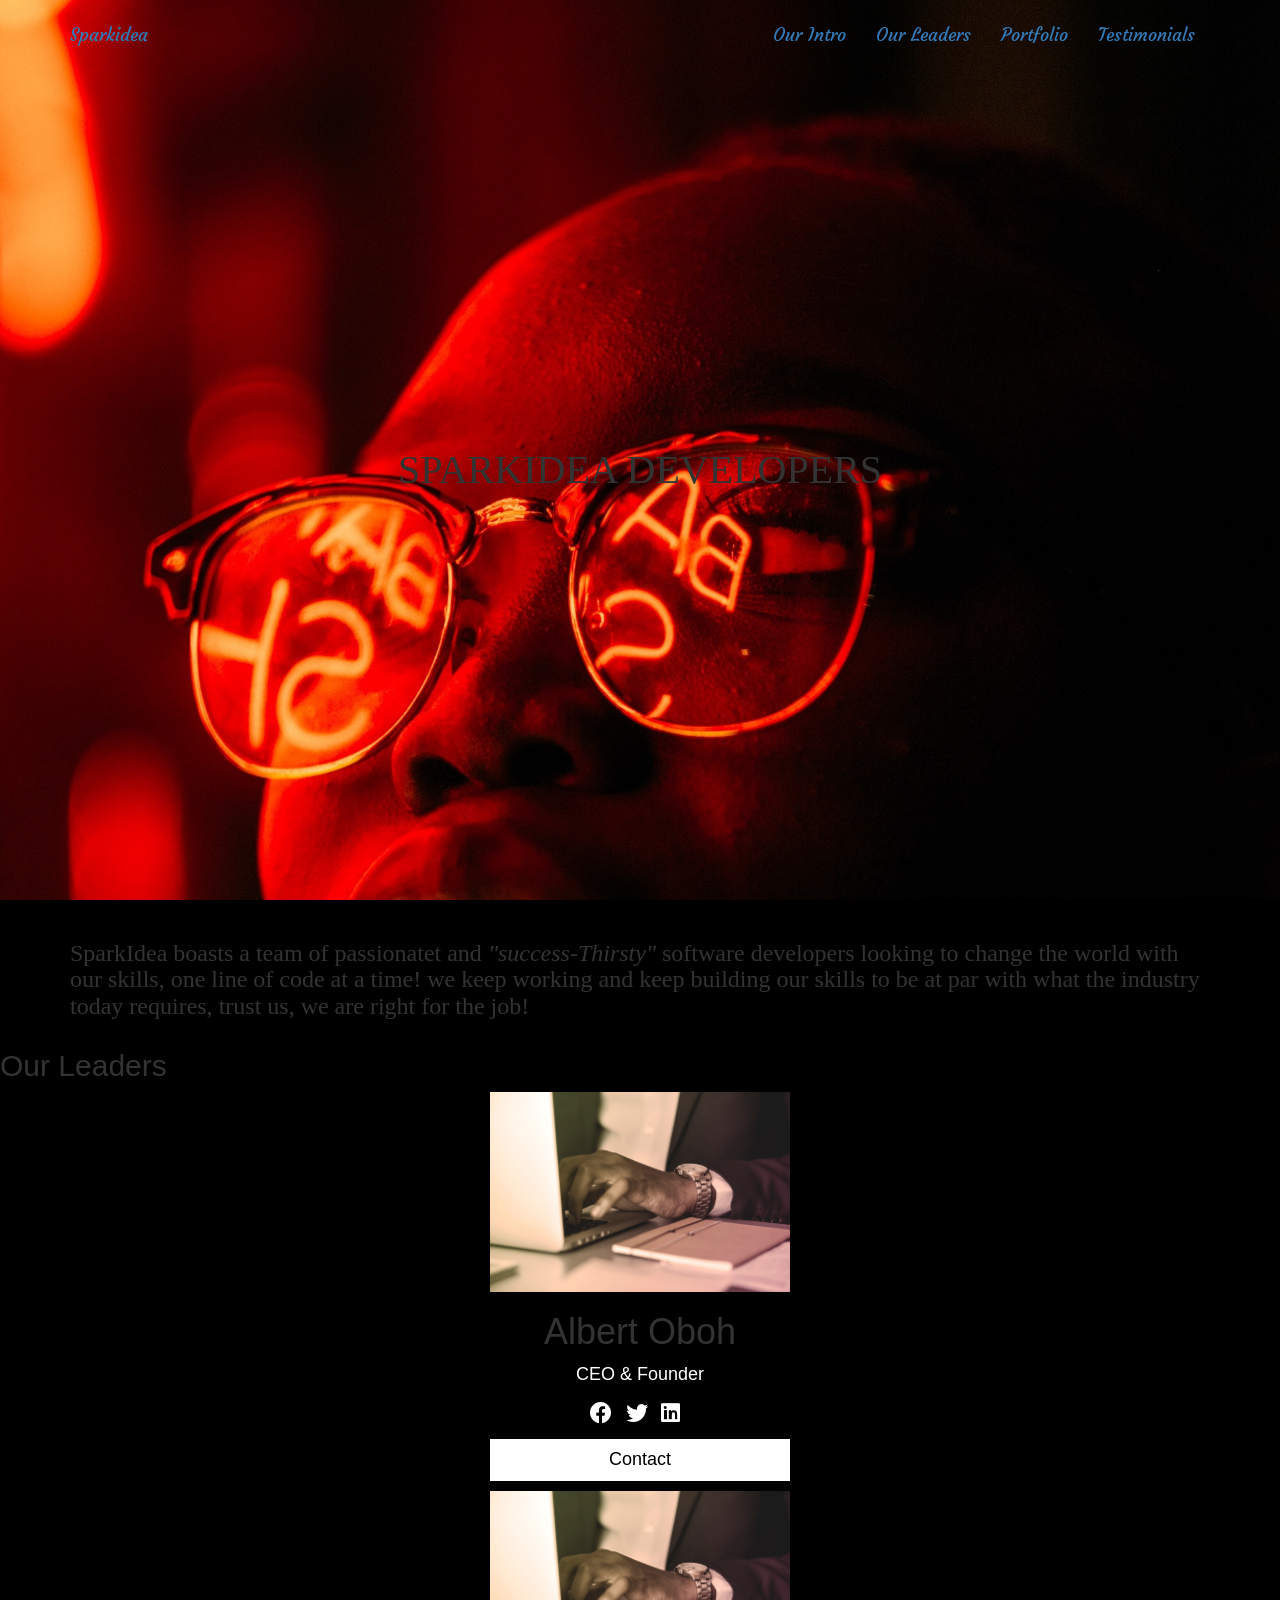
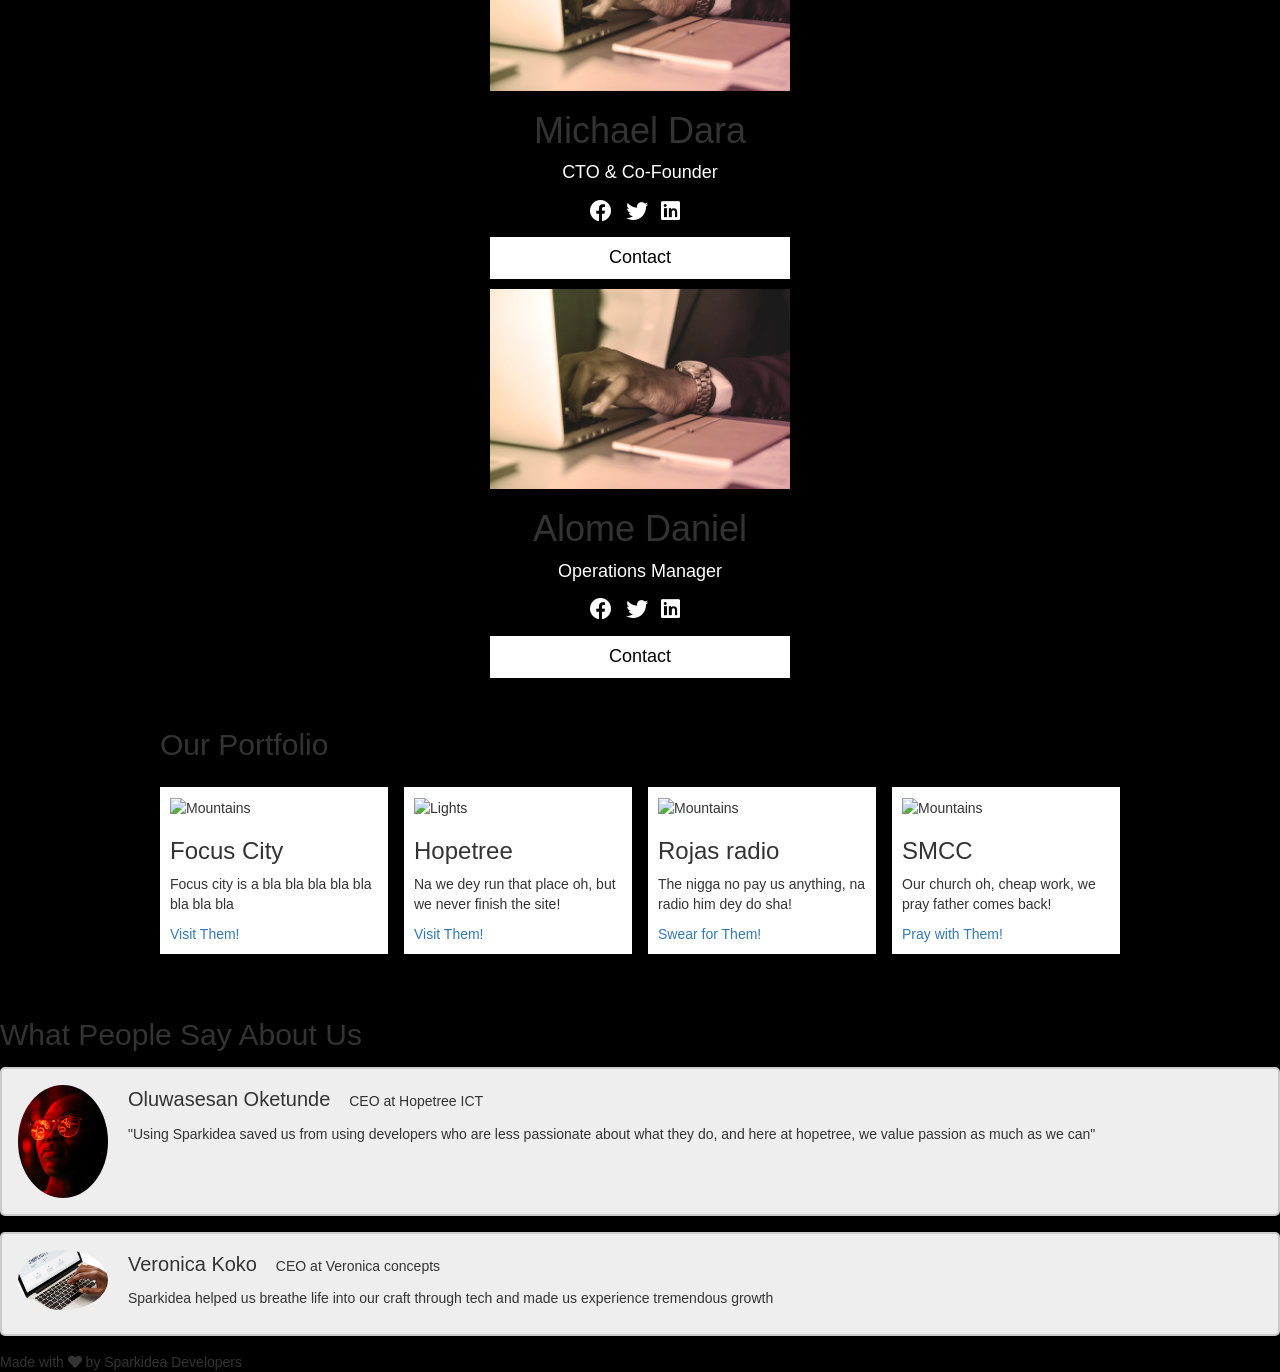
==== commit 10cb09ae: "removed render blocking" ====
--- a/index.html
+++ b/index.html
@@ -13,13 +13,8 @@
         <meta http-equiv="X-UA-Compatible" content="IE=edge">
         <title>Sparkidea Developers</title>
         <meta name="viewport" type="text/css" content="width=device-width, initial-scale=1">
-        <link rel="stylesheet" type="text/css" href="./css/bootstrap.min.css">
-        <link rel="stylesheet" type="text/css" href="./fontawesome-free-5.3.1-web/css/all.min.css">
-        <link rel="stylesheet" type="text/css" href="./css/Tachyons/tachyons.min.css">
         <link rel="stylesheet" type="text/css" media="screen" href="./css/index.css" />
         <script src="./js/index.js"></script>
-        <script src="./js/jquery.js"></script>
-        <script src="./js/bootstrap.min.js"></script>
 
         <!-- Latest compiled and minified JavaScript -->
 
